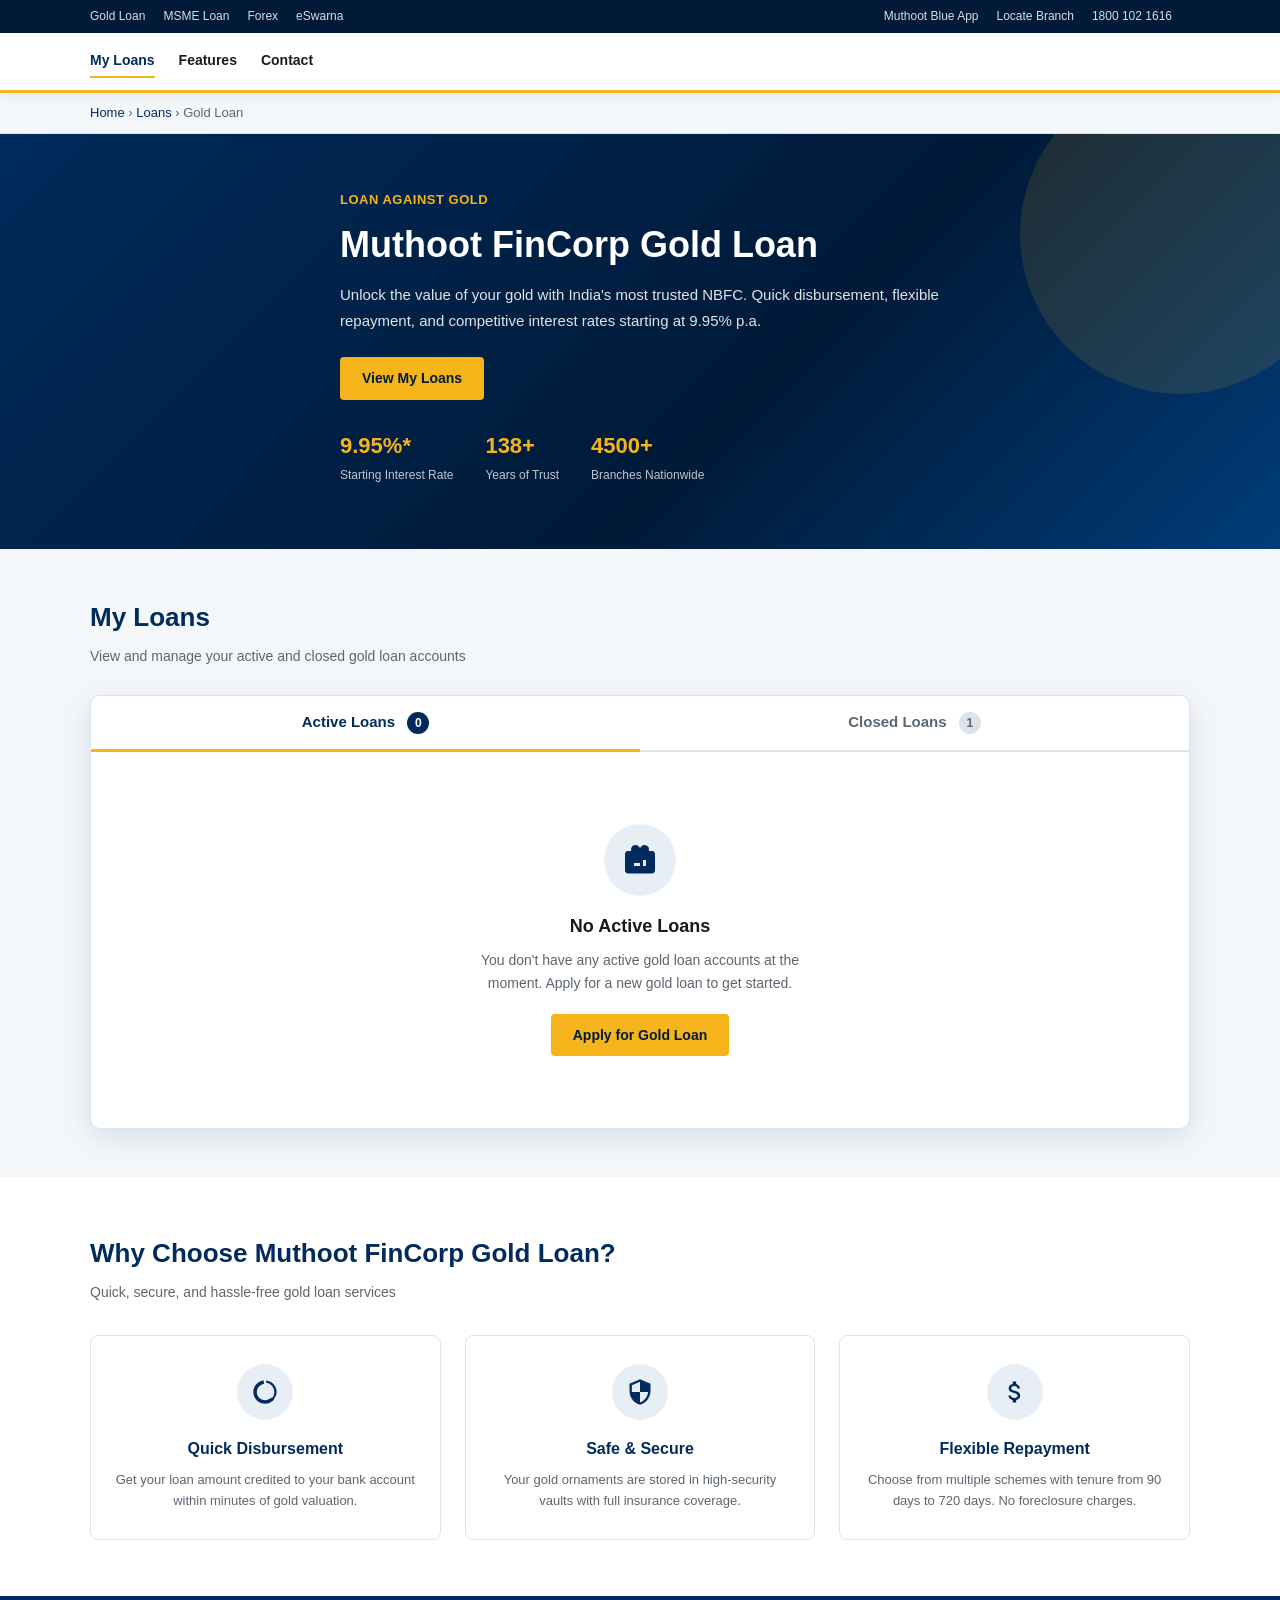
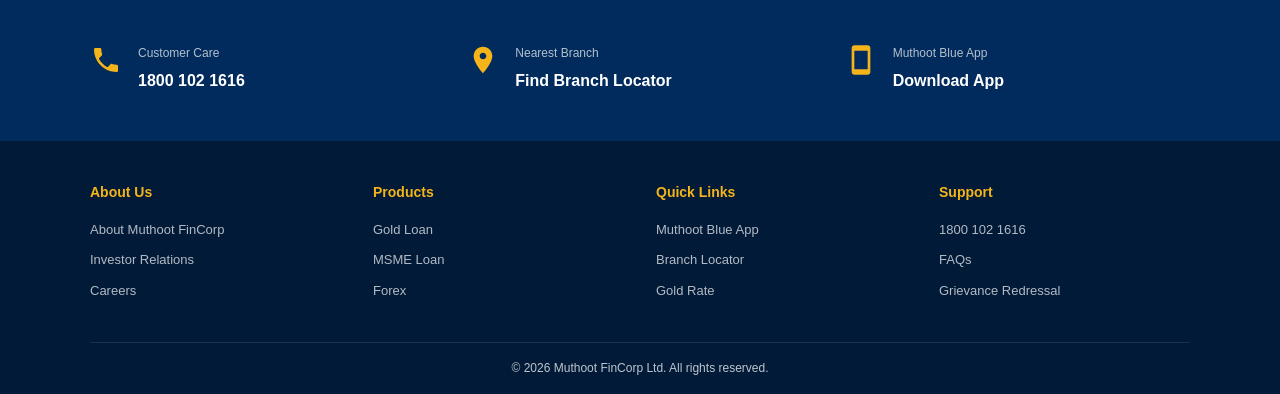
==== index.html @ 30bfceec "Add Muthoot FinCorp gold loan portfolio page Co-authored-by: Cursor <cursoragent@cursor.com>" ====
<!DOCTYPE html>
<html lang="en">
<head>
  <meta charset="UTF-8">
  <meta name="viewport" content="width=device-width, initial-scale=1.0">
  <title>Gold Loan | Muthoot FinCorp</title>
  <link rel="stylesheet" href="styles.css">
</head>
<body>

  <!-- Top Utility Bar -->
  <div class="utility-bar">
    <div class="container utility-inner">
      <div class="utility-left">
        <a href="#">Gold Loan</a>
        <a href="#">MSME Loan</a>
        <a href="#">Forex</a>
        <a href="#">eSwarna</a>
      </div>
      <div class="utility-right">
        <a href="#">Muthoot Blue App</a>
        <a href="#">Locate Branch</a>
        <a href="#">1800 102 1616</a>
      </div>
    </div>
  </div>

  <!-- Header -->
  <header class="main-header">
    <div class="container header-inner">
      <nav class="main-nav">
        <a href="#my-loans" class="active">My Loans</a>
        <a href="#features">Features</a>
        <a href="#contact">Contact</a>
      </nav>
      <button class="hamburger" id="hamburger" aria-label="Menu">
        <span></span><span></span><span></span>
      </button>
    </div>
  </header>

  <!-- Breadcrumb -->
  <div class="breadcrumb-bar">
    <div class="container">
      <a href="#">Home</a> &rsaquo; <a href="#">Loans</a> &rsaquo; <span>Gold Loan</span>
    </div>
  </div>

  <!-- Hero -->
  <section class="hero">
    <div class="container hero-content">
      <p class="hero-tag">Loan Against Gold</p>
      <h1 class="hero-title">Muthoot FinCorp Gold Loan</h1>
      <p class="hero-desc">
        Unlock the value of your gold with India's most trusted NBFC. Quick disbursement, flexible repayment, and competitive interest rates starting at 9.95% p.a.
      </p>
      <a href="#my-loans" class="btn btn-gold">View My Loans</a>
      <div class="hero-stats">
        <div class="hero-stat">
          <strong>9.95%*</strong>
          <span>Starting Interest Rate</span>
        </div>
        <div class="hero-stat">
          <strong>138+</strong>
          <span>Years of Trust</span>
        </div>
        <div class="hero-stat">
          <strong>4500+</strong>
          <span>Branches Nationwide</span>
        </div>
      </div>
    </div>
  </section>

  <!-- My Loans Section -->
  <section class="my-loans-section" id="my-loans">
    <div class="container">
      <div class="section-header">
        <h2>My Loans</h2>
        <p>View and manage your active and closed gold loan accounts</p>
      </div>

      <div class="loans-card">
        <div class="loans-tabs">
          <button class="loan-tab active" data-panel="panel-active">
            Active Loans
            <span class="badge">0</span>
          </button>
          <button class="loan-tab" data-panel="panel-closed">
            Closed Loans
            <span class="badge">1</span>
          </button>
        </div>

        <!-- Active Loans Panel -->
        <div class="loans-panel active" id="panel-active">
          <div class="empty-state">
            <div class="empty-icon">
              <svg width="36" height="36" viewBox="0 0 24 24" fill="#002B5C">
                <path d="M20 6h-2.18c.11-.31.18-.65.18-1a2.996 2.996 0 0 0-5.5-1.65l-.5.67-.5-.68C10.96 2.54 10.05 2 9 2 7.34 2 6 3.34 6 5c0 .35.07.69.18 1H4c-1.11 0-1.99.89-1.99 2L2 19c0 1.11.89 2 2 2h16c1.11 0 2-.89 2-2V8c0-1.11-.89-2-2-2zm-8 10H8v-2h4v2zm4 0h-2v-4h2v4z"/>
              </svg>
            </div>
            <h3>No Active Loans</h3>
            <p>You don't have any active gold loan accounts at the moment. Apply for a new gold loan to get started.</p>
            <a href="#" class="btn btn-gold">Apply for Gold Loan</a>
          </div>
        </div>

        <!-- Closed Loans Panel -->
        <div class="loans-panel" id="panel-closed">
          <div class="loan-item">
            <div class="loan-info">
              <div class="loan-item-header">
                <span class="loan-number">Loan No. 3452004843</span>
                <span class="status-badge closed">Closed</span>
              </div>
              <div class="loan-details">
                <div class="loan-detail">
                  <label>Loan Type</label>
                  <span>Gold Loan</span>
                </div>
                <div class="loan-detail">
                  <label>Branch</label>
                  <span>Katrenikona</span>
                </div>
                <div class="loan-detail">
                  <label>Applied Month</label>
                  <span>March 2025</span>
                </div>
                <div class="loan-detail">
                  <label>Closure Date</label>
                  <span>April 2026</span>
                </div>
              </div>
            </div>
          </div>
        </div>
      </div>
    </div>
  </section>

  <!-- Features -->
  <section class="features-section" id="features">
    <div class="container">
      <div class="section-header">
        <h2>Why Choose Muthoot FinCorp Gold Loan?</h2>
        <p>Quick, secure, and hassle-free gold loan services</p>
      </div>
      <div class="features-grid">
        <div class="feature-card">
          <div class="feature-icon">
            <svg width="28" height="28" viewBox="0 0 24 24" fill="#002B5C"><path d="M13 2.05v2.02c3.95.49 7 3.85 7 7.93 0 3.19-1.9 5.93-4.63 7.18l1.43 1.43C19.98 18.06 22 15.09 22 12c0-5.18-3.95-9.45-9-9.95zM12 19c-3.87 0-7-3.13-7-7 0-3.53 2.61-6.43 6-6.92V2.05c-5.06.5-9 4.76-9 9.95 0 5.52 4.47 10 9.99 10 3.31 0 6.24-1.61 8.06-4.09l-1.43-1.43C16.17 17.56 14.21 19 12 19z"/></svg>
          </div>
          <h3>Quick Disbursement</h3>
          <p>Get your loan amount credited to your bank account within minutes of gold valuation.</p>
        </div>
        <div class="feature-card">
          <div class="feature-icon">
            <svg width="28" height="28" viewBox="0 0 24 24" fill="#002B5C"><path d="M12 1L3 5v6c0 5.55 3.84 10.74 9 12 5.16-1.26 9-6.45 9-12V5l-9-4zm0 10.99h7c-.53 4.12-3.28 7.79-7 8.94V12H5V6.3l7-3.11v8.8z"/></svg>
          </div>
          <h3>Safe &amp; Secure</h3>
          <p>Your gold ornaments are stored in high-security vaults with full insurance coverage.</p>
        </div>
        <div class="feature-card">
          <div class="feature-icon">
            <svg width="28" height="28" viewBox="0 0 24 24" fill="#002B5C"><path d="M11.8 10.9c-2.27-.59-3-1.2-3-2.15 0-1.09 1.01-1.85 2.7-1.85 1.78 0 2.44.85 2.5 2.1h2.21c-.07-1.72-1.12-3.3-3.21-3.81V3h-3v2.16c-1.94.42-3.5 1.68-3.5 3.61 0 2.31 1.91 3.46 4.7 4.13 2.5.6 3 1.48 3 2.41 0 .69-.49 1.79-2.7 1.79-2.06 0-2.87-.92-2.98-2.1h-2.2c.12 2.19 1.76 3.42 3.68 3.83V21h3v-2.15c1.95-.37 3.5-1.5 3.5-3.55 0-2.84-2.43-3.81-4.7-4.4z"/></svg>
          </div>
          <h3>Flexible Repayment</h3>
          <p>Choose from multiple schemes with tenure from 90 days to 720 days. No foreclosure charges.</p>
        </div>
      </div>
    </div>
  </section>

  <!-- Contact -->
  <section class="contact-section" id="contact">
    <div class="container">
      <div class="contact-grid">
        <div class="contact-item">
          <svg width="32" height="32" viewBox="0 0 24 24"><path d="M6.62 10.79c1.44 2.83 3.76 5.14 6.59 6.59l2.2-2.2c.27-.27.67-.36 1.02-.24 1.12.37 2.33.57 3.57.57.55 0 1 .45 1 1V20c0 .55-.45 1-1 1-9.39 0-17-7.61-17-17 0-.55.45-1 1-1h3.5c.55 0 1 .45 1 1 0 1.25.2 2.45.57 3.57.11.35.03.74-.25 1.02l-2.2 2.2z"/></svg>
          <div>
            <p class="contact-label">Customer Care</p>
            <a href="tel:18001021616" class="contact-value">1800 102 1616</a>
          </div>
        </div>
        <div class="contact-item">
          <svg width="32" height="32" viewBox="0 0 24 24"><path d="M12 2C8.13 2 5 5.13 5 9c0 5.25 7 13 7 13s7-7.75 7-13c0-3.87-3.13-7-7-7zm0 9.5c-1.38 0-2.5-1.12-2.5-2.5s1.12-2.5 2.5-2.5 2.5 1.12 2.5 2.5-1.12 2.5-2.5 2.5z"/></svg>
          <div>
            <p class="contact-label">Nearest Branch</p>
            <a href="#" class="contact-value">Find Branch Locator</a>
          </div>
        </div>
        <div class="contact-item">
          <svg width="32" height="32" viewBox="0 0 24 24"><path d="M17 1.01L7 1c-1.1 0-2 .9-2 2v18c0 1.1.9 2 2 2h10c1.1 0 2-.9 2-2V3c0-1.1-.9-1.99-2-1.99zM17 19H7V5h10v14z"/></svg>
          <div>
            <p class="contact-label">Muthoot Blue App</p>
            <a href="#" class="contact-value">Download App</a>
          </div>
        </div>
      </div>
    </div>
  </section>

  <!-- Footer -->
  <footer class="site-footer">
    <div class="container">
      <div class="footer-grid">
        <div class="footer-col">
          <h4>About Us</h4>
          <ul>
            <li><a href="#">About Muthoot FinCorp</a></li>
            <li><a href="#">Investor Relations</a></li>
            <li><a href="#">Careers</a></li>
          </ul>
        </div>
        <div class="footer-col">
          <h4>Products</h4>
          <ul>
            <li><a href="#">Gold Loan</a></li>
            <li><a href="#">MSME Loan</a></li>
            <li><a href="#">Forex</a></li>
          </ul>
        </div>
        <div class="footer-col">
          <h4>Quick Links</h4>
          <ul>
            <li><a href="#">Muthoot Blue App</a></li>
            <li><a href="#">Branch Locator</a></li>
            <li><a href="#">Gold Rate</a></li>
          </ul>
        </div>
        <div class="footer-col">
          <h4>Support</h4>
          <ul>
            <li><a href="tel:18001021616">1800 102 1616</a></li>
            <li><a href="#">FAQs</a></li>
            <li><a href="#">Grievance Redressal</a></li>
          </ul>
        </div>
      </div>
      <div class="footer-bottom">
        <p>&copy; 2026 Muthoot FinCorp Ltd. All rights reserved.</p>
      </div>
    </div>
  </footer>

  <script src="script.js"></script>
</body>
</html>
---- styles.css ----
/* ===== Muthoot FinCorp Gold Loan Page ===== */

*, *::before, *::after {
  box-sizing: border-box;
  margin: 0;
  padding: 0;
}

:root {
  --mf-blue: #002B5C;
  --mf-blue-dark: #001A38;
  --mf-blue-light: #E8EEF5;
  --mf-gold: #F4B41A;
  --mf-gold-dark: #D99A0A;
  --mf-green: #1A8C4A;
  --text-dark: #1A1A1A;
  --text-muted: #5C6670;
  --text-light: #8A939B;
  --border: #DDE3EA;
  --bg-light: #F4F7FA;
  --white: #FFFFFF;
  --shadow: 0 2px 12px rgba(0, 43, 92, 0.08);
  --shadow-lg: 0 8px 30px rgba(0, 43, 92, 0.12);
}

html {
  scroll-behavior: smooth;
}

body {
  font-family: 'Segoe UI', 'Open Sans', Arial, sans-serif;
  font-size: 14px;
  line-height: 1.6;
  color: var(--text-dark);
  background: var(--white);
}

a {
  text-decoration: none;
  color: var(--mf-blue);
  transition: color 0.2s;
}

a:hover {
  color: var(--mf-gold-dark);
}

.container {
  max-width: 1140px;
  margin: 0 auto;
  padding: 0 20px;
}

/* ===== Utility Bar ===== */
.utility-bar {
  background: var(--mf-blue-dark);
  color: var(--white);
  font-size: 12px;
}

.utility-inner {
  display: flex;
  justify-content: space-between;
  align-items: center;
  padding: 7px 20px;
}

.utility-bar a {
  color: rgba(255, 255, 255, 0.85);
  margin-right: 18px;
  font-size: 12px;
}

.utility-bar a:hover {
  color: var(--mf-gold);
}

.utility-left, .utility-right {
  display: flex;
  align-items: center;
}

/* ===== Header ===== */
.main-header {
  background: var(--white);
  border-bottom: 3px solid var(--mf-gold);
  position: sticky;
  top: 0;
  z-index: 100;
  box-shadow: var(--shadow);
}

.header-inner {
  display: flex;
  align-items: center;
  justify-content: space-between;
  padding: 12px 20px;
  gap: 20px;
}

.main-nav {
  flex: 1;
}

.logo-block {
  display: flex;
  align-items: center;
  gap: 12px;
}

.logo-icon svg {
  display: block;
}

.logo-title {
  display: block;
  font-size: 17px;
  font-weight: 700;
  color: var(--mf-blue);
  line-height: 1.2;
}

.logo-sub {
  display: block;
  font-size: 11px;
  color: var(--text-muted);
}

.main-nav {
  display: flex;
  gap: 24px;
}

.main-nav a {
  color: var(--text-dark);
  font-weight: 600;
  font-size: 14px;
  padding: 4px 0;
  border-bottom: 2px solid transparent;
}

.main-nav a:hover,
.main-nav a.active {
  color: var(--mf-blue);
  border-bottom-color: var(--mf-gold);
}

.hamburger {
  display: none;
  flex-direction: column;
  gap: 5px;
  background: none;
  border: none;
  cursor: pointer;
  padding: 4px;
}

.hamburger span {
  display: block;
  width: 24px;
  height: 2px;
  background: var(--mf-blue);
}

/* ===== Buttons ===== */
.btn {
  display: inline-flex;
  align-items: center;
  justify-content: center;
  padding: 10px 22px;
  border-radius: 4px;
  font-size: 14px;
  font-weight: 600;
  cursor: pointer;
  border: none;
  transition: background 0.2s, transform 0.15s;
}

.btn-gold {
  background: var(--mf-gold);
  color: var(--mf-blue-dark);
}

.btn-gold:hover {
  background: var(--mf-gold-dark);
  color: var(--mf-blue-dark);
}

.btn-outline {
  background: transparent;
  border: 2px solid var(--mf-blue);
  color: var(--mf-blue);
}

.btn-outline:hover {
  background: var(--mf-blue);
  color: var(--white);
}

.btn-sm {
  padding: 8px 16px;
  font-size: 13px;
}

/* ===== Breadcrumb ===== */
.breadcrumb-bar {
  background: var(--bg-light);
  padding: 10px 0;
  font-size: 13px;
  color: var(--text-muted);
  border-bottom: 1px solid var(--border);
}

.breadcrumb-bar a {
  color: var(--mf-blue);
}

/* ===== Hero ===== */
.hero {
  background: linear-gradient(135deg, var(--mf-blue) 0%, var(--mf-blue-dark) 60%, #003D7A 100%);
  color: var(--white);
  padding: 56px 0 64px;
  position: relative;
  overflow: hidden;
}

.hero::after {
  content: '';
  position: absolute;
  right: -60px;
  top: -60px;
  width: 320px;
  height: 320px;
  border-radius: 50%;
  background: rgba(244, 180, 26, 0.12);
}

.hero-content {
  position: relative;
  z-index: 1;
  max-width: 640px;
}

.hero-tag {
  color: var(--mf-gold);
  font-weight: 600;
  font-size: 13px;
  text-transform: uppercase;
  letter-spacing: 0.5px;
  margin-bottom: 12px;
}

.hero-title {
  font-size: 36px;
  font-weight: 700;
  line-height: 1.2;
  margin-bottom: 16px;
}

.hero-desc {
  font-size: 15px;
  line-height: 1.7;
  color: rgba(255, 255, 255, 0.88);
  margin-bottom: 24px;
}

.hero-stats {
  display: flex;
  gap: 32px;
  margin-top: 28px;
}

.hero-stat strong {
  display: block;
  font-size: 22px;
  color: var(--mf-gold);
}

.hero-stat span {
  font-size: 12px;
  color: rgba(255, 255, 255, 0.75);
}

/* ===== My Loans Section ===== */
.my-loans-section {
  padding: 48px 0;
  background: var(--bg-light);
}

.section-header {
  margin-bottom: 28px;
}

.section-header h2 {
  font-size: 26px;
  color: var(--mf-blue);
  margin-bottom: 6px;
}

.section-header p {
  color: var(--text-muted);
  font-size: 14px;
}

.loans-card {
  background: var(--white);
  border-radius: 10px;
  box-shadow: var(--shadow-lg);
  overflow: hidden;
  border: 1px solid var(--border);
}

.loans-tabs {
  display: flex;
  border-bottom: 2px solid var(--border);
  background: var(--white);
}

.loan-tab {
  flex: 1;
  padding: 16px 24px;
  background: none;
  border: none;
  font-size: 15px;
  font-weight: 600;
  color: var(--text-muted);
  cursor: pointer;
  position: relative;
  transition: color 0.2s;
  font-family: inherit;
}

.loan-tab:hover {
  color: var(--mf-blue);
  background: var(--mf-blue-light);
}

.loan-tab.active {
  color: var(--mf-blue);
  background: var(--white);
}

.loan-tab.active::after {
  content: '';
  position: absolute;
  bottom: -2px;
  left: 0;
  right: 0;
  height: 3px;
  background: var(--mf-gold);
}

.loan-tab .badge {
  display: inline-flex;
  align-items: center;
  justify-content: center;
  min-width: 22px;
  height: 22px;
  padding: 0 6px;
  margin-left: 8px;
  border-radius: 12px;
  font-size: 12px;
  font-weight: 700;
  background: var(--border);
  color: var(--text-muted);
}

.loan-tab.active .badge {
  background: var(--mf-blue);
  color: var(--white);
}

.loans-panel {
  display: none;
  padding: 32px 28px;
  min-height: 220px;
}

.loans-panel.active {
  display: block;
}

/* Empty state */
.empty-state {
  text-align: center;
  padding: 40px 20px;
}

.empty-icon {
  width: 72px;
  height: 72px;
  margin: 0 auto 16px;
  background: var(--mf-blue-light);
  border-radius: 50%;
  display: flex;
  align-items: center;
  justify-content: center;
}

.empty-state h3 {
  font-size: 18px;
  color: var(--text-dark);
  margin-bottom: 8px;
}

.empty-state p {
  color: var(--text-muted);
  font-size: 14px;
  max-width: 360px;
  margin: 0 auto 20px;
}

/* Closed loan card */
.loan-item {
  border: 1px solid var(--border);
  border-radius: 8px;
  padding: 20px 24px;
  display: grid;
  grid-template-columns: 1fr auto;
  gap: 16px;
  align-items: center;
  transition: box-shadow 0.2s;
}

.loan-item:hover {
  box-shadow: var(--shadow);
}

.loan-item-header {
  display: flex;
  align-items: center;
  gap: 12px;
  margin-bottom: 12px;
}

.loan-number {
  font-size: 16px;
  font-weight: 700;
  color: var(--mf-blue);
}

.status-badge {
  display: inline-block;
  padding: 3px 10px;
  border-radius: 20px;
  font-size: 11px;
  font-weight: 700;
  text-transform: uppercase;
  letter-spacing: 0.4px;
}

.status-badge.closed {
  background: #E8F5EE;
  color: var(--mf-green);
}

.loan-details {
  display: grid;
  grid-template-columns: repeat(auto-fit, minmax(140px, 1fr));
  gap: 12px 24px;
}

.loan-detail label {
  display: block;
  font-size: 11px;
  color: var(--text-light);
  text-transform: uppercase;
  letter-spacing: 0.4px;
  margin-bottom: 2px;
}

.loan-detail span {
  font-size: 14px;
  font-weight: 600;
  color: var(--text-dark);
}

.loan-actions {
  display: flex;
  flex-direction: column;
  gap: 8px;
}

.loan-actions .btn {
  white-space: nowrap;
  font-size: 13px;
  padding: 8px 16px;
}

/* ===== Features ===== */
.features-section {
  padding: 56px 0;
}

.features-grid {
  display: grid;
  grid-template-columns: repeat(3, 1fr);
  gap: 24px;
  margin-top: 32px;
}

.feature-card {
  background: var(--white);
  border: 1px solid var(--border);
  border-radius: 8px;
  padding: 28px 24px;
  text-align: center;
  transition: transform 0.2s, box-shadow 0.2s;
}

.feature-card:hover {
  transform: translateY(-4px);
  box-shadow: var(--shadow-lg);
}

.feature-icon {
  width: 56px;
  height: 56px;
  margin: 0 auto 16px;
  background: var(--mf-blue-light);
  border-radius: 50%;
  display: flex;
  align-items: center;
  justify-content: center;
}

.feature-card h3 {
  font-size: 16px;
  color: var(--mf-blue);
  margin-bottom: 8px;
}

.feature-card p {
  font-size: 13px;
  color: var(--text-muted);
  line-height: 1.6;
}

/* ===== Contact ===== */
.contact-section {
  background: var(--mf-blue);
  color: var(--white);
  padding: 48px 0;
}

.contact-grid {
  display: grid;
  grid-template-columns: repeat(3, 1fr);
  gap: 32px;
}

.contact-item {
  display: flex;
  gap: 16px;
  align-items: flex-start;
}

.contact-item svg {
  flex-shrink: 0;
  fill: var(--mf-gold);
}

.contact-label {
  font-size: 12px;
  color: rgba(255, 255, 255, 0.7);
  margin-bottom: 4px;
}

.contact-value {
  font-size: 16px;
  font-weight: 600;
  color: var(--white);
}

.contact-value:hover {
  color: var(--mf-gold);
}

/* ===== Footer ===== */
.site-footer {
  background: var(--mf-blue-dark);
  color: rgba(255, 255, 255, 0.75);
  padding: 40px 0 0;
}

.footer-grid {
  display: grid;
  grid-template-columns: repeat(4, 1fr);
  gap: 32px;
  padding-bottom: 32px;
}

.footer-col h4 {
  color: var(--mf-gold);
  font-size: 14px;
  margin-bottom: 14px;
}

.footer-col ul {
  list-style: none;
}

.footer-col li {
  margin-bottom: 8px;
}

.footer-col a {
  color: rgba(255, 255, 255, 0.7);
  font-size: 13px;
}

.footer-col a:hover {
  color: var(--mf-gold);
}

.footer-bottom {
  border-top: 1px solid rgba(255, 255, 255, 0.1);
  padding: 16px 0;
  text-align: center;
  font-size: 12px;
}

/* ===== Responsive ===== */
@media (max-width: 900px) {
  .features-grid,
  .contact-grid,
  .footer-grid {
    grid-template-columns: repeat(2, 1fr);
  }

  .loan-item {
    grid-template-columns: 1fr;
  }

  .loan-actions {
    flex-direction: row;
  }
}

@media (max-width: 640px) {
  .main-nav {
    display: none;
    position: absolute;
    top: 100%;
    left: 0;
    right: 0;
    background: var(--white);
    flex-direction: column;
    padding: 16px 20px;
    box-shadow: var(--shadow);
    border-top: 1px solid var(--border);
  }

  .main-nav.open {
    display: flex;
  }

  .hamburger {
    display: flex;
  }

  .main-header .container,
  .header-inner {
    position: relative;
  }

  .hero-title {
    font-size: 26px;
  }

  .hero-stats {
    flex-direction: column;
    gap: 16px;
  }

  .features-grid,
  .contact-grid,
  .footer-grid {
    grid-template-columns: 1fr;
  }

  .utility-left {
    display: none;
  }

  .loan-tab {
    font-size: 13px;
    padding: 14px 12px;
  }
}
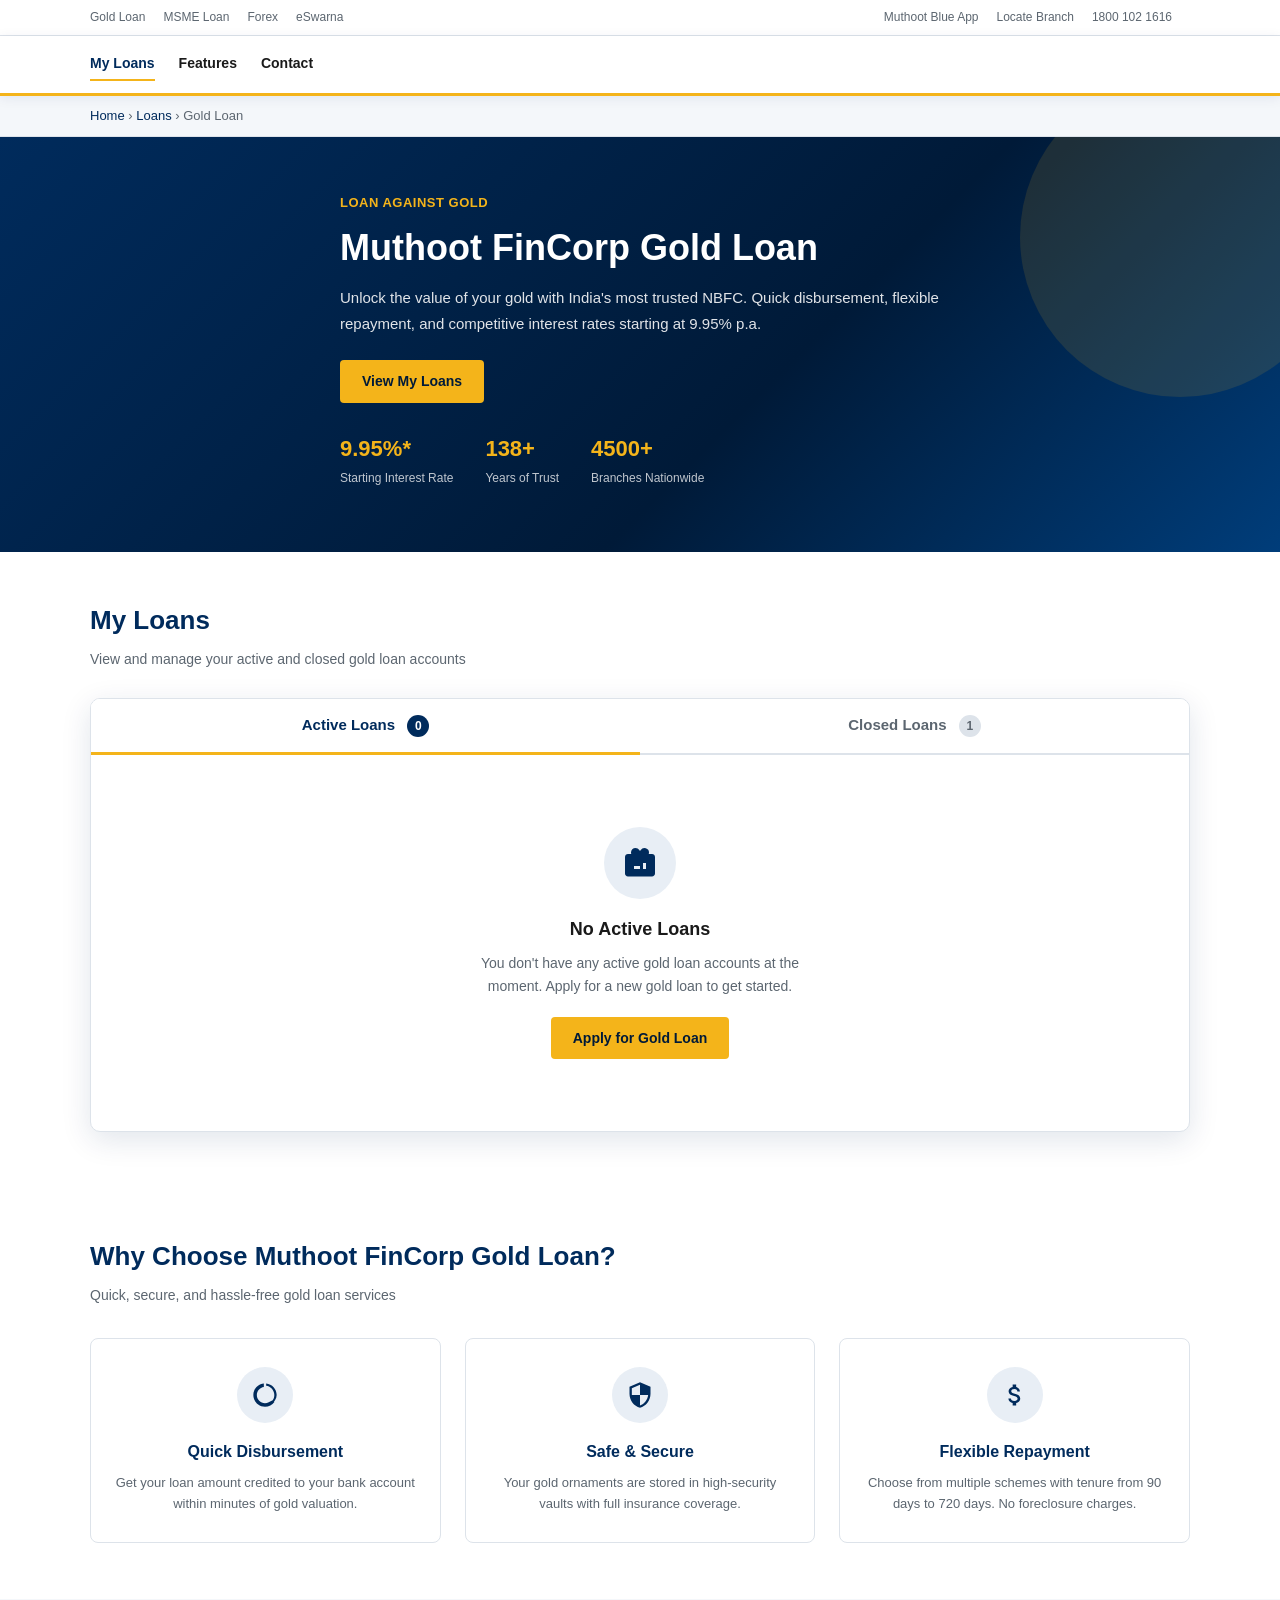
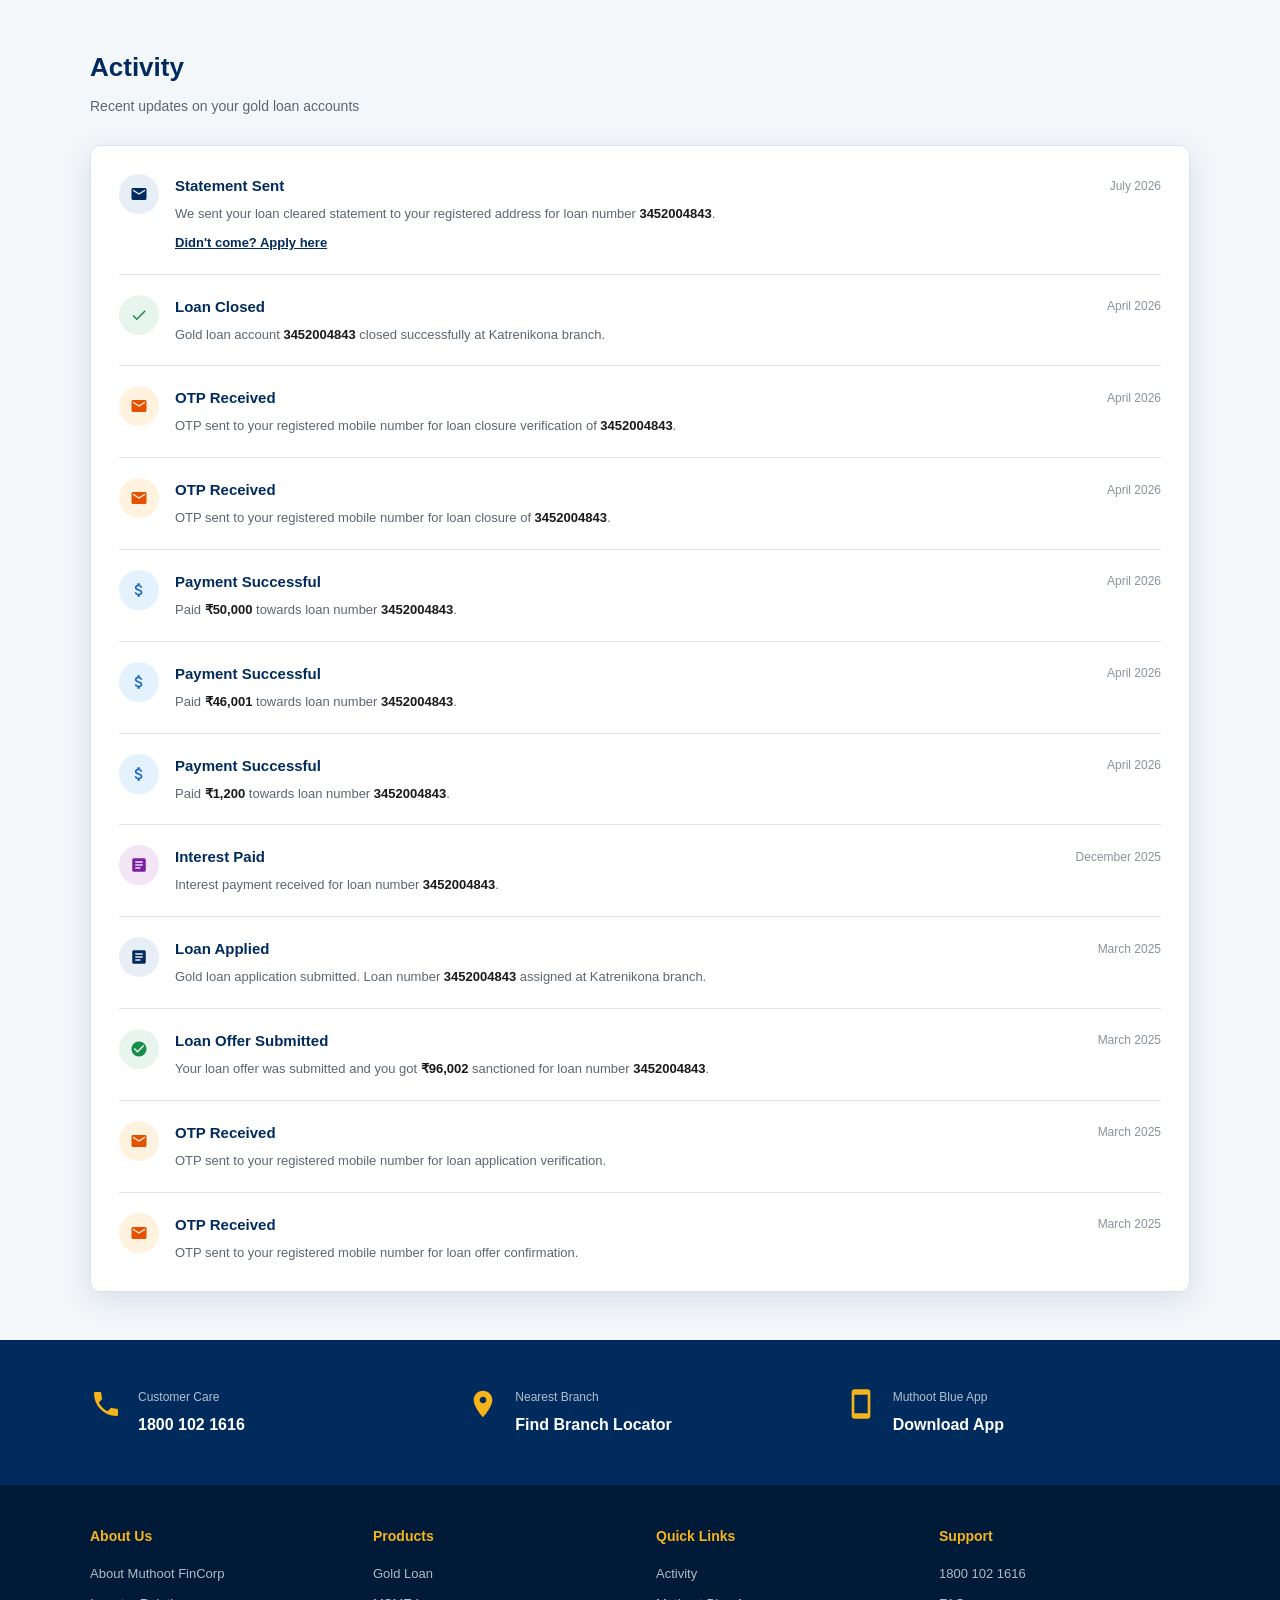
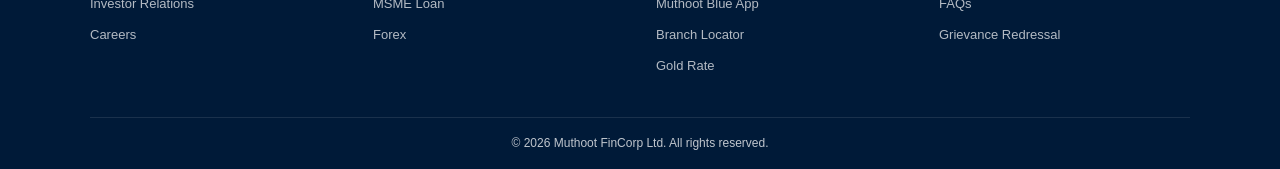
==== commit fdd61b94: "Add activity timeline, statement re-apply flow, and layout updates for the gold loan portfolio page." ====
--- a/index.html
+++ b/index.html
@@ -172,6 +172,167 @@
     </div>
   </section>
 
+  <!-- Activity Section -->
+  <section class="activity-section" id="activity">
+    <div class="container">
+      <div class="section-header">
+        <h2>Activity</h2>
+        <p>Recent updates on your gold loan accounts</p>
+      </div>
+
+      <div class="loans-card activity-card">
+        <div class="activity-list">
+          <div class="activity-item">
+            <div class="activity-icon applied">
+              <svg width="18" height="18" viewBox="0 0 24 24" fill="currentColor"><path d="M20 4H4c-1.1 0-2 .9-2 2v12c0 1.1.9 2 2 2h16c1.1 0 2-.9 2-2V6c0-1.1-.9-2-2-2zm0 4l-8 5-8-5V6l8 5 8-5v2z"/></svg>
+            </div>
+            <div class="activity-content">
+              <div class="activity-header">
+                <h4>Statement Sent</h4>
+                <span class="activity-date">July 2026</span>
+              </div>
+              <p>We sent your loan cleared statement to your registered address for loan number <strong>3452004843</strong>.</p>
+              <button type="button" class="statement-apply-link" id="statementApplyBtn">Didn't come? Apply here</button>
+              <p class="statement-notice hidden" id="statementNotice">A new statement will come in 5 to 6 days.</p>
+            </div>
+          </div>
+          <div class="activity-item">
+            <div class="activity-icon closed">
+              <svg width="18" height="18" viewBox="0 0 24 24" fill="currentColor"><path d="M9 16.17L4.83 12l-1.42 1.41L9 19 21 7l-1.41-1.41z"/></svg>
+            </div>
+            <div class="activity-content">
+              <div class="activity-header">
+                <h4>Loan Closed</h4>
+                <span class="activity-date">April 2026</span>
+              </div>
+              <p>Gold loan account <strong>3452004843</strong> closed successfully at Katrenikona branch.</p>
+            </div>
+          </div>
+          <div class="activity-item">
+            <div class="activity-icon otp">
+              <svg width="18" height="18" viewBox="0 0 24 24" fill="currentColor"><path d="M20 4H4c-1.1 0-2 .9-2 2v12c0 1.1.9 2 2 2h16c1.1 0 2-.9 2-2V6c0-1.1-.9-2-2-2zm0 4l-8 5-8-5V6l8 5 8-5v2z"/></svg>
+            </div>
+            <div class="activity-content">
+              <div class="activity-header">
+                <h4>OTP Received</h4>
+                <span class="activity-date">April 2026</span>
+              </div>
+              <p>OTP sent to your registered mobile number for loan closure verification of <strong>3452004843</strong>.</p>
+            </div>
+          </div>
+          <div class="activity-item">
+            <div class="activity-icon otp">
+              <svg width="18" height="18" viewBox="0 0 24 24" fill="currentColor"><path d="M20 4H4c-1.1 0-2 .9-2 2v12c0 1.1.9 2 2 2h16c1.1 0 2-.9 2-2V6c0-1.1-.9-2-2-2zm0 4l-8 5-8-5V6l8 5 8-5v2z"/></svg>
+            </div>
+            <div class="activity-content">
+              <div class="activity-header">
+                <h4>OTP Received</h4>
+                <span class="activity-date">April 2026</span>
+              </div>
+              <p>OTP sent to your registered mobile number for loan closure of <strong>3452004843</strong>.</p>
+            </div>
+          </div>
+          <div class="activity-item">
+            <div class="activity-icon payment">
+              <svg width="18" height="18" viewBox="0 0 24 24" fill="currentColor"><path d="M11.8 10.9c-2.27-.59-3-1.2-3-2.15 0-1.09 1.01-1.85 2.7-1.85 1.78 0 2.44.85 2.5 2.1h2.21c-.07-1.72-1.12-3.3-3.21-3.81V3h-3v2.16c-1.94.42-3.5 1.68-3.5 3.61 0 2.31 1.91 3.46 4.7 4.13 2.5.6 3 1.48 3 2.41 0 .69-.49 1.79-2.7 1.79-2.06 0-2.87-.92-2.98-2.1h-2.2c.12 2.19 1.76 3.42 3.68 3.83V21h3v-2.15c1.95-.37 3.5-1.5 3.5-3.55 0-2.84-2.43-3.81-4.7-4.4z"/></svg>
+            </div>
+            <div class="activity-content">
+              <div class="activity-header">
+                <h4>Payment Successful</h4>
+                <span class="activity-date">April 2026</span>
+              </div>
+              <p>Paid <strong>₹50,000</strong> towards loan number <strong>3452004843</strong>.</p>
+            </div>
+          </div>
+          <div class="activity-item">
+            <div class="activity-icon payment">
+              <svg width="18" height="18" viewBox="0 0 24 24" fill="currentColor"><path d="M11.8 10.9c-2.27-.59-3-1.2-3-2.15 0-1.09 1.01-1.85 2.7-1.85 1.78 0 2.44.85 2.5 2.1h2.21c-.07-1.72-1.12-3.3-3.21-3.81V3h-3v2.16c-1.94.42-3.5 1.68-3.5 3.61 0 2.31 1.91 3.46 4.7 4.13 2.5.6 3 1.48 3 2.41 0 .69-.49 1.79-2.7 1.79-2.06 0-2.87-.92-2.98-2.1h-2.2c.12 2.19 1.76 3.42 3.68 3.83V21h3v-2.15c1.95-.37 3.5-1.5 3.5-3.55 0-2.84-2.43-3.81-4.7-4.4z"/></svg>
+            </div>
+            <div class="activity-content">
+              <div class="activity-header">
+                <h4>Payment Successful</h4>
+                <span class="activity-date">April 2026</span>
+              </div>
+              <p>Paid <strong>₹46,001</strong> towards loan number <strong>3452004843</strong>.</p>
+            </div>
+          </div>
+          <div class="activity-item">
+            <div class="activity-icon payment">
+              <svg width="18" height="18" viewBox="0 0 24 24" fill="currentColor"><path d="M11.8 10.9c-2.27-.59-3-1.2-3-2.15 0-1.09 1.01-1.85 2.7-1.85 1.78 0 2.44.85 2.5 2.1h2.21c-.07-1.72-1.12-3.3-3.21-3.81V3h-3v2.16c-1.94.42-3.5 1.68-3.5 3.61 0 2.31 1.91 3.46 4.7 4.13 2.5.6 3 1.48 3 2.41 0 .69-.49 1.79-2.7 1.79-2.06 0-2.87-.92-2.98-2.1h-2.2c.12 2.19 1.76 3.42 3.68 3.83V21h3v-2.15c1.95-.37 3.5-1.5 3.5-3.55 0-2.84-2.43-3.81-4.7-4.4z"/></svg>
+            </div>
+            <div class="activity-content">
+              <div class="activity-header">
+                <h4>Payment Successful</h4>
+                <span class="activity-date">April 2026</span>
+              </div>
+              <p>Paid <strong>₹1,200</strong> towards loan number <strong>3452004843</strong>.</p>
+            </div>
+          </div>
+          <div class="activity-item">
+            <div class="activity-icon interest">
+              <svg width="18" height="18" viewBox="0 0 24 24" fill="currentColor"><path d="M19 3H5c-1.11 0-2 .9-2 2v14c0 1.1.89 2 2 2h14c1.11 0 2-.89 2-2V5c0-1.1-.89-2-2-2zm-5 14H7v-2h7v2zm3-4H7v-2h10v2zm0-4H7V7h10v2z"/></svg>
+            </div>
+            <div class="activity-content">
+              <div class="activity-header">
+                <h4>Interest Paid</h4>
+                <span class="activity-date">December 2025</span>
+              </div>
+              <p>Interest payment received for loan number <strong>3452004843</strong>.</p>
+            </div>
+          </div>
+          <div class="activity-item">
+            <div class="activity-icon applied">
+              <svg width="18" height="18" viewBox="0 0 24 24" fill="currentColor"><path d="M19 3H5c-1.1 0-2 .9-2 2v14c0 1.1.9 2 2 2h14c1.1 0 2-.9 2-2V5c0-1.1-.9-2-2-2zm-5 14H7v-2h7v2zm3-4H7v-2h10v2zm0-4H7V7h10v2z"/></svg>
+            </div>
+            <div class="activity-content">
+              <div class="activity-header">
+                <h4>Loan Applied</h4>
+                <span class="activity-date">March 2025</span>
+              </div>
+              <p>Gold loan application submitted. Loan number <strong>3452004843</strong> assigned at Katrenikona branch.</p>
+            </div>
+          </div>
+          <div class="activity-item">
+            <div class="activity-icon sanctioned">
+              <svg width="18" height="18" viewBox="0 0 24 24" fill="currentColor"><path d="M12 2C6.48 2 2 6.48 2 12s4.48 10 10 10 10-4.48 10-10S17.52 2 12 2zm-2 15l-5-5 1.41-1.41L10 14.17l7.59-7.59L19 8l-9 9z"/></svg>
+            </div>
+            <div class="activity-content">
+              <div class="activity-header">
+                <h4>Loan Offer Submitted</h4>
+                <span class="activity-date">March 2025</span>
+              </div>
+              <p>Your loan offer was submitted and you got <strong>₹96,002</strong> sanctioned for loan number <strong>3452004843</strong>.</p>
+            </div>
+          </div>
+          <div class="activity-item">
+            <div class="activity-icon otp">
+              <svg width="18" height="18" viewBox="0 0 24 24" fill="currentColor"><path d="M20 4H4c-1.1 0-2 .9-2 2v12c0 1.1.9 2 2 2h16c1.1 0 2-.9 2-2V6c0-1.1-.9-2-2-2zm0 4l-8 5-8-5V6l8 5 8-5v2z"/></svg>
+            </div>
+            <div class="activity-content">
+              <div class="activity-header">
+                <h4>OTP Received</h4>
+                <span class="activity-date">March 2025</span>
+              </div>
+              <p>OTP sent to your registered mobile number for loan application verification.</p>
+            </div>
+          </div>
+          <div class="activity-item">
+            <div class="activity-icon otp">
+              <svg width="18" height="18" viewBox="0 0 24 24" fill="currentColor"><path d="M20 4H4c-1.1 0-2 .9-2 2v12c0 1.1.9 2 2 2h16c1.1 0 2-.9 2-2V6c0-1.1-.9-2-2-2zm0 4l-8 5-8-5V6l8 5 8-5v2z"/></svg>
+            </div>
+            <div class="activity-content">
+              <div class="activity-header">
+                <h4>OTP Received</h4>
+                <span class="activity-date">March 2025</span>
+              </div>
+              <p>OTP sent to your registered mobile number for loan offer confirmation.</p>
+            </div>
+          </div>
+        </div>
+      </div>
+    </div>
+  </section>
+
   <!-- Contact -->
   <section class="contact-section" id="contact">
     <div class="container">
@@ -224,6 +385,7 @@
         <div class="footer-col">
           <h4>Quick Links</h4>
           <ul>
+            <li><a href="#activity">Activity</a></li>
             <li><a href="#">Muthoot Blue App</a></li>
             <li><a href="#">Branch Locator</a></li>
             <li><a href="#">Gold Rate</a></li>
--- a/styles.css
+++ b/styles.css
@@ -53,26 +53,27 @@
 
 /* ===== Utility Bar ===== */
 .utility-bar {
-  background: var(--mf-blue-dark);
-  color: var(--white);
+  background: var(--white);
+  color: var(--text-dark);
   font-size: 12px;
+  border-bottom: 1px solid var(--border);
 }
 
 .utility-inner {
   display: flex;
   justify-content: space-between;
   align-items: center;
-  padding: 7px 20px;
+  padding: 8px 20px;
 }
 
 .utility-bar a {
-  color: rgba(255, 255, 255, 0.85);
+  color: var(--text-muted);
   margin-right: 18px;
   font-size: 12px;
 }
 
 .utility-bar a:hover {
-  color: var(--mf-gold);
+  color: var(--mf-blue);
 }
 
 .utility-left, .utility-right {
@@ -284,7 +285,7 @@
 /* ===== My Loans Section ===== */
 .my-loans-section {
   padding: 48px 0;
-  background: var(--bg-light);
+  background: var(--white);
 }
 
 .section-header {
@@ -485,6 +486,151 @@
   white-space: nowrap;
   font-size: 13px;
   padding: 8px 16px;
+}
+
+/* ===== Activity Section ===== */
+.activity-section {
+  padding: 48px 0;
+  background: var(--bg-light);
+}
+
+.activity-card {
+  padding: 28px;
+}
+
+.activity-list {
+  display: flex;
+  flex-direction: column;
+  gap: 0;
+}
+
+.activity-item {
+  display: flex;
+  gap: 16px;
+  padding: 20px 0;
+  border-bottom: 1px solid var(--border);
+}
+
+.activity-item:last-child {
+  border-bottom: none;
+  padding-bottom: 0;
+}
+
+.activity-item:first-child {
+  padding-top: 0;
+}
+
+.activity-icon {
+  flex-shrink: 0;
+  width: 40px;
+  height: 40px;
+  border-radius: 50%;
+  display: flex;
+  align-items: center;
+  justify-content: center;
+}
+
+.activity-icon.closed {
+  background: #E8F5EE;
+  color: var(--mf-green);
+}
+
+.activity-icon.applied {
+  background: var(--mf-blue-light);
+  color: var(--mf-blue);
+}
+
+.activity-icon.otp {
+  background: #FFF3E0;
+  color: #E65100;
+}
+
+.activity-icon.payment {
+  background: #E3F2FD;
+  color: #1565C0;
+}
+
+.activity-icon.interest {
+  background: #F3E5F5;
+  color: #7B1FA2;
+}
+
+.activity-icon.sanctioned {
+  background: #E8F5EE;
+  color: var(--mf-green);
+}
+
+.activity-content {
+  flex: 1;
+}
+
+.activity-header {
+  display: flex;
+  align-items: center;
+  justify-content: space-between;
+  gap: 12px;
+  margin-bottom: 6px;
+}
+
+.activity-header h4 {
+  font-size: 15px;
+  font-weight: 700;
+  color: var(--mf-blue);
+}
+
+.activity-date {
+  font-size: 12px;
+  color: var(--text-light);
+  white-space: nowrap;
+}
+
+.activity-content p {
+  font-size: 13px;
+  color: var(--text-muted);
+  line-height: 1.6;
+}
+
+.activity-content strong {
+  color: var(--text-dark);
+  font-weight: 600;
+}
+
+.statement-apply-link {
+  display: inline-block;
+  margin-top: 10px;
+  padding: 0;
+  background: none;
+  border: none;
+  color: var(--mf-blue);
+  font-size: 13px;
+  font-weight: 600;
+  cursor: pointer;
+  text-decoration: underline;
+  font-family: inherit;
+}
+
+.statement-apply-link:hover:not(:disabled) {
+  color: var(--mf-gold-dark);
+}
+
+.statement-apply-link:disabled {
+  color: var(--text-muted);
+  cursor: default;
+  text-decoration: none;
+}
+
+.statement-notice {
+  margin-top: 10px;
+  padding: 10px 14px;
+  background: #E8F5EE;
+  border-left: 3px solid var(--mf-green);
+  border-radius: 4px;
+  font-size: 13px;
+  color: var(--text-dark);
+}
+
+.statement-notice.hidden {
+  display: none;
 }
 
 /* ===== Features ===== */
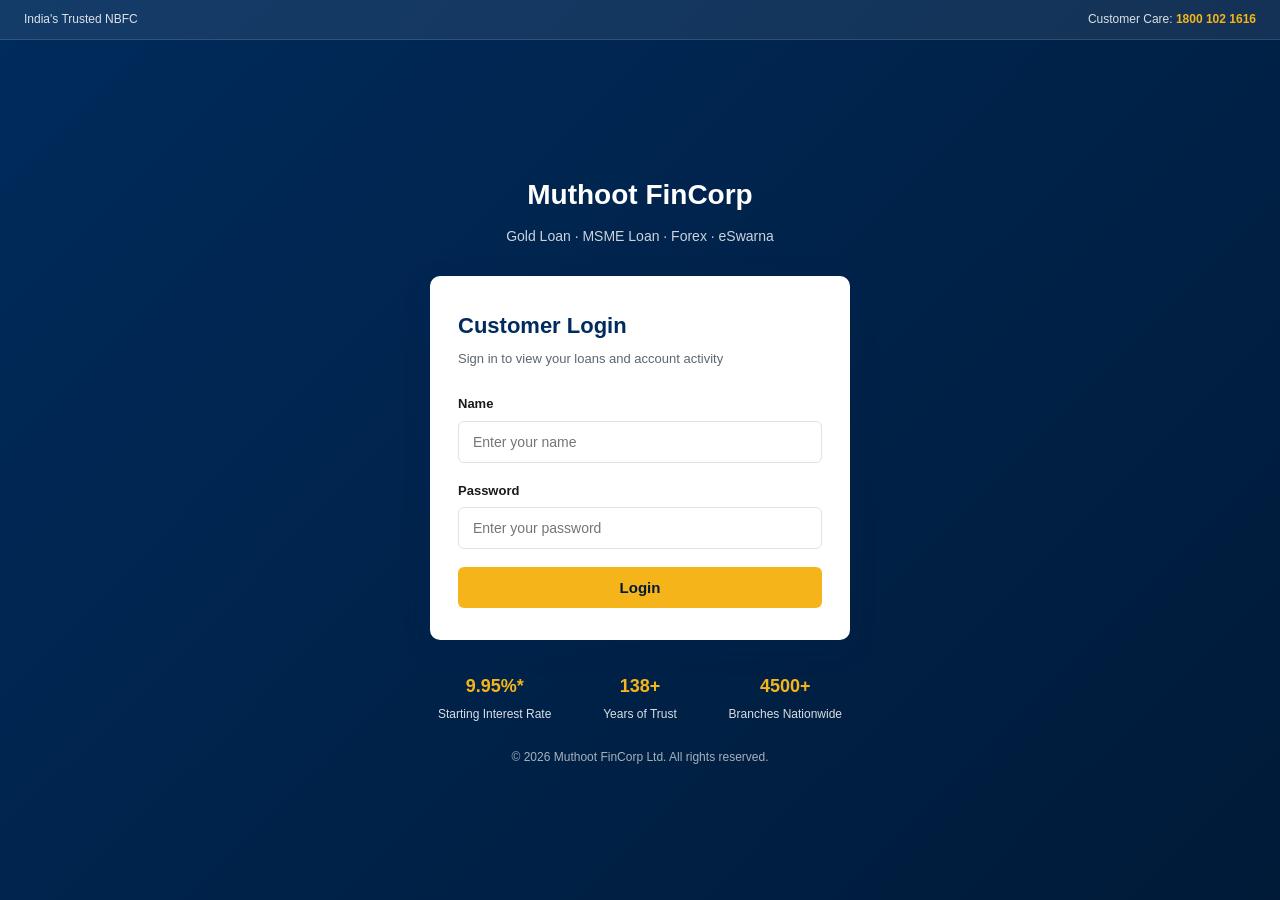
==== commit 69efeed9: "Add customer login page and protect the loan dashboard behind session auth. Co-authored-by: Cursor <" ====
--- a/index.html
+++ b/index.html
@@ -3,409 +3,62 @@
 <head>
   <meta charset="UTF-8">
   <meta name="viewport" content="width=device-width, initial-scale=1.0">
-  <title>Gold Loan | Muthoot FinCorp</title>
-  <link rel="stylesheet" href="styles.css">
+  <title>Login | Muthoot FinCorp</title>
+  <link rel="stylesheet" href="login.css">
 </head>
 <body>
+  <div class="login-page">
+    <div class="login-topbar">
+      <div>India's Trusted NBFC</div>
+      <div>Customer Care: <span>1800 102 1616</span></div>
+    </div>
 
-  <!-- Top Utility Bar -->
-  <div class="utility-bar">
-    <div class="container utility-inner">
-      <div class="utility-left">
-        <a href="#">Gold Loan</a>
-        <a href="#">MSME Loan</a>
-        <a href="#">Forex</a>
-        <a href="#">eSwarna</a>
-      </div>
-      <div class="utility-right">
-        <a href="#">Muthoot Blue App</a>
-        <a href="#">Locate Branch</a>
-        <a href="#">1800 102 1616</a>
-      </div>
-    </div>
-  </div>
-
-  <!-- Header -->
-  <header class="main-header">
-    <div class="container header-inner">
-      <nav class="main-nav">
-        <a href="#my-loans" class="active">My Loans</a>
-        <a href="#features">Features</a>
-        <a href="#contact">Contact</a>
-      </nav>
-      <button class="hamburger" id="hamburger" aria-label="Menu">
-        <span></span><span></span><span></span>
-      </button>
-    </div>
-  </header>
-
-  <!-- Breadcrumb -->
-  <div class="breadcrumb-bar">
-    <div class="container">
-      <a href="#">Home</a> &rsaquo; <a href="#">Loans</a> &rsaquo; <span>Gold Loan</span>
-    </div>
-  </div>
-
-  <!-- Hero -->
-  <section class="hero">
-    <div class="container hero-content">
-      <p class="hero-tag">Loan Against Gold</p>
-      <h1 class="hero-title">Muthoot FinCorp Gold Loan</h1>
-      <p class="hero-desc">
-        Unlock the value of your gold with India's most trusted NBFC. Quick disbursement, flexible repayment, and competitive interest rates starting at 9.95% p.a.
-      </p>
-      <a href="#my-loans" class="btn btn-gold">View My Loans</a>
-      <div class="hero-stats">
-        <div class="hero-stat">
-          <strong>9.95%*</strong>
-          <span>Starting Interest Rate</span>
-        </div>
-        <div class="hero-stat">
-          <strong>138+</strong>
-          <span>Years of Trust</span>
-        </div>
-        <div class="hero-stat">
-          <strong>4500+</strong>
-          <span>Branches Nationwide</span>
-        </div>
-      </div>
-    </div>
-  </section>
-
-  <!-- My Loans Section -->
-  <section class="my-loans-section" id="my-loans">
-    <div class="container">
-      <div class="section-header">
-        <h2>My Loans</h2>
-        <p>View and manage your active and closed gold loan accounts</p>
-      </div>
-
-      <div class="loans-card">
-        <div class="loans-tabs">
-          <button class="loan-tab active" data-panel="panel-active">
-            Active Loans
-            <span class="badge">0</span>
-          </button>
-          <button class="loan-tab" data-panel="panel-closed">
-            Closed Loans
-            <span class="badge">1</span>
-          </button>
+    <main class="login-main">
+      <div class="login-wrapper">
+        <div class="login-brand">
+          <h1>Muthoot FinCorp</h1>
+          <p>Gold Loan · MSME Loan · Forex · eSwarna</p>
         </div>
 
-        <!-- Active Loans Panel -->
-        <div class="loans-panel active" id="panel-active">
-          <div class="empty-state">
-            <div class="empty-icon">
-              <svg width="36" height="36" viewBox="0 0 24 24" fill="#002B5C">
-                <path d="M20 6h-2.18c.11-.31.18-.65.18-1a2.996 2.996 0 0 0-5.5-1.65l-.5.67-.5-.68C10.96 2.54 10.05 2 9 2 7.34 2 6 3.34 6 5c0 .35.07.69.18 1H4c-1.11 0-1.99.89-1.99 2L2 19c0 1.11.89 2 2 2h16c1.11 0 2-.89 2-2V8c0-1.11-.89-2-2-2zm-8 10H8v-2h4v2zm4 0h-2v-4h2v4z"/>
-              </svg>
+        <div class="login-card">
+          <h2>Customer Login</h2>
+          <p class="login-sub">Sign in to view your loans and account activity</p>
+
+          <div class="login-error" id="loginError"></div>
+
+          <form id="loginForm">
+            <div class="form-group">
+              <label for="username">Name</label>
+              <input type="text" id="username" name="username" placeholder="Enter your name" required autocomplete="username">
             </div>
-            <h3>No Active Loans</h3>
-            <p>You don't have any active gold loan accounts at the moment. Apply for a new gold loan to get started.</p>
-            <a href="#" class="btn btn-gold">Apply for Gold Loan</a>
+            <div class="form-group">
+              <label for="password">Password</label>
+              <input type="password" id="password" name="password" placeholder="Enter your password" required autocomplete="current-password">
+            </div>
+            <button type="submit" class="btn-login">Login</button>
+          </form>
+        </div>
+
+        <div class="login-features">
+          <div class="login-feature">
+            <strong>9.95%*</strong>
+            Starting Interest Rate
+          </div>
+          <div class="login-feature">
+            <strong>138+</strong>
+            Years of Trust
+          </div>
+          <div class="login-feature">
+            <strong>4500+</strong>
+            Branches Nationwide
           </div>
         </div>
 
-        <!-- Closed Loans Panel -->
-        <div class="loans-panel" id="panel-closed">
-          <div class="loan-item">
-            <div class="loan-info">
-              <div class="loan-item-header">
-                <span class="loan-number">Loan No. 3452004843</span>
-                <span class="status-badge closed">Closed</span>
-              </div>
-              <div class="loan-details">
-                <div class="loan-detail">
-                  <label>Loan Type</label>
-                  <span>Gold Loan</span>
-                </div>
-                <div class="loan-detail">
-                  <label>Branch</label>
-                  <span>Katrenikona</span>
-                </div>
-                <div class="loan-detail">
-                  <label>Applied Month</label>
-                  <span>March 2025</span>
-                </div>
-                <div class="loan-detail">
-                  <label>Closure Date</label>
-                  <span>April 2026</span>
-                </div>
-              </div>
-            </div>
-          </div>
-        </div>
+        <p class="login-footer">&copy; 2026 Muthoot FinCorp Ltd. All rights reserved.</p>
       </div>
-    </div>
-  </section>
+    </main>
+  </div>
 
-  <!-- Features -->
-  <section class="features-section" id="features">
-    <div class="container">
-      <div class="section-header">
-        <h2>Why Choose Muthoot FinCorp Gold Loan?</h2>
-        <p>Quick, secure, and hassle-free gold loan services</p>
-      </div>
-      <div class="features-grid">
-        <div class="feature-card">
-          <div class="feature-icon">
-            <svg width="28" height="28" viewBox="0 0 24 24" fill="#002B5C"><path d="M13 2.05v2.02c3.95.49 7 3.85 7 7.93 0 3.19-1.9 5.93-4.63 7.18l1.43 1.43C19.98 18.06 22 15.09 22 12c0-5.18-3.95-9.45-9-9.95zM12 19c-3.87 0-7-3.13-7-7 0-3.53 2.61-6.43 6-6.92V2.05c-5.06.5-9 4.76-9 9.95 0 5.52 4.47 10 9.99 10 3.31 0 6.24-1.61 8.06-4.09l-1.43-1.43C16.17 17.56 14.21 19 12 19z"/></svg>
-          </div>
-          <h3>Quick Disbursement</h3>
-          <p>Get your loan amount credited to your bank account within minutes of gold valuation.</p>
-        </div>
-        <div class="feature-card">
-          <div class="feature-icon">
-            <svg width="28" height="28" viewBox="0 0 24 24" fill="#002B5C"><path d="M12 1L3 5v6c0 5.55 3.84 10.74 9 12 5.16-1.26 9-6.45 9-12V5l-9-4zm0 10.99h7c-.53 4.12-3.28 7.79-7 8.94V12H5V6.3l7-3.11v8.8z"/></svg>
-          </div>
-          <h3>Safe &amp; Secure</h3>
-          <p>Your gold ornaments are stored in high-security vaults with full insurance coverage.</p>
-        </div>
-        <div class="feature-card">
-          <div class="feature-icon">
-            <svg width="28" height="28" viewBox="0 0 24 24" fill="#002B5C"><path d="M11.8 10.9c-2.27-.59-3-1.2-3-2.15 0-1.09 1.01-1.85 2.7-1.85 1.78 0 2.44.85 2.5 2.1h2.21c-.07-1.72-1.12-3.3-3.21-3.81V3h-3v2.16c-1.94.42-3.5 1.68-3.5 3.61 0 2.31 1.91 3.46 4.7 4.13 2.5.6 3 1.48 3 2.41 0 .69-.49 1.79-2.7 1.79-2.06 0-2.87-.92-2.98-2.1h-2.2c.12 2.19 1.76 3.42 3.68 3.83V21h3v-2.15c1.95-.37 3.5-1.5 3.5-3.55 0-2.84-2.43-3.81-4.7-4.4z"/></svg>
-          </div>
-          <h3>Flexible Repayment</h3>
-          <p>Choose from multiple schemes with tenure from 90 days to 720 days. No foreclosure charges.</p>
-        </div>
-      </div>
-    </div>
-  </section>
-
-  <!-- Activity Section -->
-  <section class="activity-section" id="activity">
-    <div class="container">
-      <div class="section-header">
-        <h2>Activity</h2>
-        <p>Recent updates on your gold loan accounts</p>
-      </div>
-
-      <div class="loans-card activity-card">
-        <div class="activity-list">
-          <div class="activity-item">
-            <div class="activity-icon applied">
-              <svg width="18" height="18" viewBox="0 0 24 24" fill="currentColor"><path d="M20 4H4c-1.1 0-2 .9-2 2v12c0 1.1.9 2 2 2h16c1.1 0 2-.9 2-2V6c0-1.1-.9-2-2-2zm0 4l-8 5-8-5V6l8 5 8-5v2z"/></svg>
-            </div>
-            <div class="activity-content">
-              <div class="activity-header">
-                <h4>Statement Sent</h4>
-                <span class="activity-date">July 2026</span>
-              </div>
-              <p>We sent your loan cleared statement to your registered address for loan number <strong>3452004843</strong>.</p>
-              <button type="button" class="statement-apply-link" id="statementApplyBtn">Didn't come? Apply here</button>
-              <p class="statement-notice hidden" id="statementNotice">A new statement will come in 5 to 6 days.</p>
-            </div>
-          </div>
-          <div class="activity-item">
-            <div class="activity-icon closed">
-              <svg width="18" height="18" viewBox="0 0 24 24" fill="currentColor"><path d="M9 16.17L4.83 12l-1.42 1.41L9 19 21 7l-1.41-1.41z"/></svg>
-            </div>
-            <div class="activity-content">
-              <div class="activity-header">
-                <h4>Loan Closed</h4>
-                <span class="activity-date">April 2026</span>
-              </div>
-              <p>Gold loan account <strong>3452004843</strong> closed successfully at Katrenikona branch.</p>
-            </div>
-          </div>
-          <div class="activity-item">
-            <div class="activity-icon otp">
-              <svg width="18" height="18" viewBox="0 0 24 24" fill="currentColor"><path d="M20 4H4c-1.1 0-2 .9-2 2v12c0 1.1.9 2 2 2h16c1.1 0 2-.9 2-2V6c0-1.1-.9-2-2-2zm0 4l-8 5-8-5V6l8 5 8-5v2z"/></svg>
-            </div>
-            <div class="activity-content">
-              <div class="activity-header">
-                <h4>OTP Received</h4>
-                <span class="activity-date">April 2026</span>
-              </div>
-              <p>OTP sent to your registered mobile number for loan closure verification of <strong>3452004843</strong>.</p>
-            </div>
-          </div>
-          <div class="activity-item">
-            <div class="activity-icon otp">
-              <svg width="18" height="18" viewBox="0 0 24 24" fill="currentColor"><path d="M20 4H4c-1.1 0-2 .9-2 2v12c0 1.1.9 2 2 2h16c1.1 0 2-.9 2-2V6c0-1.1-.9-2-2-2zm0 4l-8 5-8-5V6l8 5 8-5v2z"/></svg>
-            </div>
-            <div class="activity-content">
-              <div class="activity-header">
-                <h4>OTP Received</h4>
-                <span class="activity-date">April 2026</span>
-              </div>
-              <p>OTP sent to your registered mobile number for loan closure of <strong>3452004843</strong>.</p>
-            </div>
-          </div>
-          <div class="activity-item">
-            <div class="activity-icon payment">
-              <svg width="18" height="18" viewBox="0 0 24 24" fill="currentColor"><path d="M11.8 10.9c-2.27-.59-3-1.2-3-2.15 0-1.09 1.01-1.85 2.7-1.85 1.78 0 2.44.85 2.5 2.1h2.21c-.07-1.72-1.12-3.3-3.21-3.81V3h-3v2.16c-1.94.42-3.5 1.68-3.5 3.61 0 2.31 1.91 3.46 4.7 4.13 2.5.6 3 1.48 3 2.41 0 .69-.49 1.79-2.7 1.79-2.06 0-2.87-.92-2.98-2.1h-2.2c.12 2.19 1.76 3.42 3.68 3.83V21h3v-2.15c1.95-.37 3.5-1.5 3.5-3.55 0-2.84-2.43-3.81-4.7-4.4z"/></svg>
-            </div>
-            <div class="activity-content">
-              <div class="activity-header">
-                <h4>Payment Successful</h4>
-                <span class="activity-date">April 2026</span>
-              </div>
-              <p>Paid <strong>₹50,000</strong> towards loan number <strong>3452004843</strong>.</p>
-            </div>
-          </div>
-          <div class="activity-item">
-            <div class="activity-icon payment">
-              <svg width="18" height="18" viewBox="0 0 24 24" fill="currentColor"><path d="M11.8 10.9c-2.27-.59-3-1.2-3-2.15 0-1.09 1.01-1.85 2.7-1.85 1.78 0 2.44.85 2.5 2.1h2.21c-.07-1.72-1.12-3.3-3.21-3.81V3h-3v2.16c-1.94.42-3.5 1.68-3.5 3.61 0 2.31 1.91 3.46 4.7 4.13 2.5.6 3 1.48 3 2.41 0 .69-.49 1.79-2.7 1.79-2.06 0-2.87-.92-2.98-2.1h-2.2c.12 2.19 1.76 3.42 3.68 3.83V21h3v-2.15c1.95-.37 3.5-1.5 3.5-3.55 0-2.84-2.43-3.81-4.7-4.4z"/></svg>
-            </div>
-            <div class="activity-content">
-              <div class="activity-header">
-                <h4>Payment Successful</h4>
-                <span class="activity-date">April 2026</span>
-              </div>
-              <p>Paid <strong>₹46,001</strong> towards loan number <strong>3452004843</strong>.</p>
-            </div>
-          </div>
-          <div class="activity-item">
-            <div class="activity-icon payment">
-              <svg width="18" height="18" viewBox="0 0 24 24" fill="currentColor"><path d="M11.8 10.9c-2.27-.59-3-1.2-3-2.15 0-1.09 1.01-1.85 2.7-1.85 1.78 0 2.44.85 2.5 2.1h2.21c-.07-1.72-1.12-3.3-3.21-3.81V3h-3v2.16c-1.94.42-3.5 1.68-3.5 3.61 0 2.31 1.91 3.46 4.7 4.13 2.5.6 3 1.48 3 2.41 0 .69-.49 1.79-2.7 1.79-2.06 0-2.87-.92-2.98-2.1h-2.2c.12 2.19 1.76 3.42 3.68 3.83V21h3v-2.15c1.95-.37 3.5-1.5 3.5-3.55 0-2.84-2.43-3.81-4.7-4.4z"/></svg>
-            </div>
-            <div class="activity-content">
-              <div class="activity-header">
-                <h4>Payment Successful</h4>
-                <span class="activity-date">April 2026</span>
-              </div>
-              <p>Paid <strong>₹1,200</strong> towards loan number <strong>3452004843</strong>.</p>
-            </div>
-          </div>
-          <div class="activity-item">
-            <div class="activity-icon interest">
-              <svg width="18" height="18" viewBox="0 0 24 24" fill="currentColor"><path d="M19 3H5c-1.11 0-2 .9-2 2v14c0 1.1.89 2 2 2h14c1.11 0 2-.89 2-2V5c0-1.1-.89-2-2-2zm-5 14H7v-2h7v2zm3-4H7v-2h10v2zm0-4H7V7h10v2z"/></svg>
-            </div>
-            <div class="activity-content">
-              <div class="activity-header">
-                <h4>Interest Paid</h4>
-                <span class="activity-date">December 2025</span>
-              </div>
-              <p>Interest payment received for loan number <strong>3452004843</strong>.</p>
-            </div>
-          </div>
-          <div class="activity-item">
-            <div class="activity-icon applied">
-              <svg width="18" height="18" viewBox="0 0 24 24" fill="currentColor"><path d="M19 3H5c-1.1 0-2 .9-2 2v14c0 1.1.9 2 2 2h14c1.1 0 2-.9 2-2V5c0-1.1-.9-2-2-2zm-5 14H7v-2h7v2zm3-4H7v-2h10v2zm0-4H7V7h10v2z"/></svg>
-            </div>
-            <div class="activity-content">
-              <div class="activity-header">
-                <h4>Loan Applied</h4>
-                <span class="activity-date">March 2025</span>
-              </div>
-              <p>Gold loan application submitted. Loan number <strong>3452004843</strong> assigned at Katrenikona branch.</p>
-            </div>
-          </div>
-          <div class="activity-item">
-            <div class="activity-icon sanctioned">
-              <svg width="18" height="18" viewBox="0 0 24 24" fill="currentColor"><path d="M12 2C6.48 2 2 6.48 2 12s4.48 10 10 10 10-4.48 10-10S17.52 2 12 2zm-2 15l-5-5 1.41-1.41L10 14.17l7.59-7.59L19 8l-9 9z"/></svg>
-            </div>
-            <div class="activity-content">
-              <div class="activity-header">
-                <h4>Loan Offer Submitted</h4>
-                <span class="activity-date">March 2025</span>
-              </div>
-              <p>Your loan offer was submitted and you got <strong>₹96,002</strong> sanctioned for loan number <strong>3452004843</strong>.</p>
-            </div>
-          </div>
-          <div class="activity-item">
-            <div class="activity-icon otp">
-              <svg width="18" height="18" viewBox="0 0 24 24" fill="currentColor"><path d="M20 4H4c-1.1 0-2 .9-2 2v12c0 1.1.9 2 2 2h16c1.1 0 2-.9 2-2V6c0-1.1-.9-2-2-2zm0 4l-8 5-8-5V6l8 5 8-5v2z"/></svg>
-            </div>
-            <div class="activity-content">
-              <div class="activity-header">
-                <h4>OTP Received</h4>
-                <span class="activity-date">March 2025</span>
-              </div>
-              <p>OTP sent to your registered mobile number for loan application verification.</p>
-            </div>
-          </div>
-          <div class="activity-item">
-            <div class="activity-icon otp">
-              <svg width="18" height="18" viewBox="0 0 24 24" fill="currentColor"><path d="M20 4H4c-1.1 0-2 .9-2 2v12c0 1.1.9 2 2 2h16c1.1 0 2-.9 2-2V6c0-1.1-.9-2-2-2zm0 4l-8 5-8-5V6l8 5 8-5v2z"/></svg>
-            </div>
-            <div class="activity-content">
-              <div class="activity-header">
-                <h4>OTP Received</h4>
-                <span class="activity-date">March 2025</span>
-              </div>
-              <p>OTP sent to your registered mobile number for loan offer confirmation.</p>
-            </div>
-          </div>
-        </div>
-      </div>
-    </div>
-  </section>
-
-  <!-- Contact -->
-  <section class="contact-section" id="contact">
-    <div class="container">
-      <div class="contact-grid">
-        <div class="contact-item">
-          <svg width="32" height="32" viewBox="0 0 24 24"><path d="M6.62 10.79c1.44 2.83 3.76 5.14 6.59 6.59l2.2-2.2c.27-.27.67-.36 1.02-.24 1.12.37 2.33.57 3.57.57.55 0 1 .45 1 1V20c0 .55-.45 1-1 1-9.39 0-17-7.61-17-17 0-.55.45-1 1-1h3.5c.55 0 1 .45 1 1 0 1.25.2 2.45.57 3.57.11.35.03.74-.25 1.02l-2.2 2.2z"/></svg>
-          <div>
-            <p class="contact-label">Customer Care</p>
-            <a href="tel:18001021616" class="contact-value">1800 102 1616</a>
-          </div>
-        </div>
-        <div class="contact-item">
-          <svg width="32" height="32" viewBox="0 0 24 24"><path d="M12 2C8.13 2 5 5.13 5 9c0 5.25 7 13 7 13s7-7.75 7-13c0-3.87-3.13-7-7-7zm0 9.5c-1.38 0-2.5-1.12-2.5-2.5s1.12-2.5 2.5-2.5 2.5 1.12 2.5 2.5-1.12 2.5-2.5 2.5z"/></svg>
-          <div>
-            <p class="contact-label">Nearest Branch</p>
-            <a href="#" class="contact-value">Find Branch Locator</a>
-          </div>
-        </div>
-        <div class="contact-item">
-          <svg width="32" height="32" viewBox="0 0 24 24"><path d="M17 1.01L7 1c-1.1 0-2 .9-2 2v18c0 1.1.9 2 2 2h10c1.1 0 2-.9 2-2V3c0-1.1-.9-1.99-2-1.99zM17 19H7V5h10v14z"/></svg>
-          <div>
-            <p class="contact-label">Muthoot Blue App</p>
-            <a href="#" class="contact-value">Download App</a>
-          </div>
-        </div>
-      </div>
-    </div>
-  </section>
-
-  <!-- Footer -->
-  <footer class="site-footer">
-    <div class="container">
-      <div class="footer-grid">
-        <div class="footer-col">
-          <h4>About Us</h4>
-          <ul>
-            <li><a href="#">About Muthoot FinCorp</a></li>
-            <li><a href="#">Investor Relations</a></li>
-            <li><a href="#">Careers</a></li>
-          </ul>
-        </div>
-        <div class="footer-col">
-          <h4>Products</h4>
-          <ul>
-            <li><a href="#">Gold Loan</a></li>
-            <li><a href="#">MSME Loan</a></li>
-            <li><a href="#">Forex</a></li>
-          </ul>
-        </div>
-        <div class="footer-col">
-          <h4>Quick Links</h4>
-          <ul>
-            <li><a href="#activity">Activity</a></li>
-            <li><a href="#">Muthoot Blue App</a></li>
-            <li><a href="#">Branch Locator</a></li>
-            <li><a href="#">Gold Rate</a></li>
-          </ul>
-        </div>
-        <div class="footer-col">
-          <h4>Support</h4>
-          <ul>
-            <li><a href="tel:18001021616">1800 102 1616</a></li>
-            <li><a href="#">FAQs</a></li>
-            <li><a href="#">Grievance Redressal</a></li>
-          </ul>
-        </div>
-      </div>
-      <div class="footer-bottom">
-        <p>&copy; 2026 Muthoot FinCorp Ltd. All rights reserved.</p>
-      </div>
-    </div>
-  </footer>
-
-  <script src="script.js"></script>
+  <script src="login.js"></script>
 </body>
 </html>
--- a/login.css
+++ b/login.css
@@ -0,0 +1,200 @@
+*, *::before, *::after {
+  box-sizing: border-box;
+  margin: 0;
+  padding: 0;
+}
+
+:root {
+  --mf-blue: #002B5C;
+  --mf-blue-dark: #001A38;
+  --mf-gold: #F4B41A;
+  --mf-gold-dark: #D99A0A;
+  --text-dark: #1A1A1A;
+  --text-muted: #5C6670;
+  --border: #DDE3EA;
+  --white: #FFFFFF;
+  --shadow-lg: 0 8px 30px rgba(0, 43, 92, 0.12);
+}
+
+body {
+  font-family: 'Segoe UI', 'Open Sans', Arial, sans-serif;
+  font-size: 14px;
+  line-height: 1.6;
+  color: var(--text-dark);
+  background: linear-gradient(135deg, var(--mf-blue) 0%, var(--mf-blue-dark) 100%);
+  min-height: 100vh;
+}
+
+.login-page {
+  min-height: 100vh;
+  display: flex;
+  flex-direction: column;
+}
+
+.login-topbar {
+  background: rgba(255, 255, 255, 0.08);
+  border-bottom: 1px solid rgba(255, 255, 255, 0.12);
+  padding: 10px 24px;
+  display: flex;
+  justify-content: space-between;
+  align-items: center;
+  color: rgba(255, 255, 255, 0.85);
+  font-size: 12px;
+}
+
+.login-topbar span {
+  font-weight: 600;
+  color: var(--mf-gold);
+}
+
+.login-main {
+  flex: 1;
+  display: flex;
+  align-items: center;
+  justify-content: center;
+  padding: 40px 20px;
+}
+
+.login-wrapper {
+  width: 100%;
+  max-width: 420px;
+}
+
+.login-brand {
+  text-align: center;
+  margin-bottom: 28px;
+  color: var(--white);
+}
+
+.login-brand h1 {
+  font-size: 28px;
+  font-weight: 700;
+  margin-bottom: 8px;
+}
+
+.login-brand p {
+  font-size: 14px;
+  color: rgba(255, 255, 255, 0.8);
+}
+
+.login-card {
+  background: var(--white);
+  border-radius: 10px;
+  box-shadow: var(--shadow-lg);
+  padding: 32px 28px;
+}
+
+.login-card h2 {
+  font-size: 22px;
+  color: var(--mf-blue);
+  margin-bottom: 6px;
+}
+
+.login-card .login-sub {
+  color: var(--text-muted);
+  font-size: 13px;
+  margin-bottom: 24px;
+}
+
+.form-group {
+  margin-bottom: 18px;
+}
+
+.form-group label {
+  display: block;
+  font-size: 13px;
+  font-weight: 600;
+  color: var(--text-dark);
+  margin-bottom: 6px;
+}
+
+.form-group input {
+  width: 100%;
+  padding: 12px 14px;
+  border: 1px solid var(--border);
+  border-radius: 6px;
+  font-size: 14px;
+  font-family: inherit;
+  transition: border-color 0.2s;
+}
+
+.form-group input:focus {
+  outline: none;
+  border-color: var(--mf-blue);
+}
+
+.login-error {
+  display: none;
+  margin-bottom: 16px;
+  padding: 10px 12px;
+  background: #FFEBEE;
+  border-left: 3px solid #C62828;
+  border-radius: 4px;
+  color: #B71C1C;
+  font-size: 13px;
+}
+
+.login-error.show {
+  display: block;
+}
+
+.btn-login {
+  width: 100%;
+  padding: 12px;
+  background: var(--mf-gold);
+  color: var(--mf-blue-dark);
+  border: none;
+  border-radius: 6px;
+  font-size: 15px;
+  font-weight: 700;
+  cursor: pointer;
+  font-family: inherit;
+  transition: background 0.2s;
+}
+
+.btn-login:hover {
+  background: var(--mf-gold-dark);
+}
+
+.login-footer {
+  text-align: center;
+  margin-top: 24px;
+  color: rgba(255, 255, 255, 0.65);
+  font-size: 12px;
+}
+
+.login-features {
+  display: grid;
+  grid-template-columns: repeat(3, 1fr);
+  gap: 16px;
+  margin-top: 32px;
+  max-width: 520px;
+  margin-left: auto;
+  margin-right: auto;
+}
+
+.login-feature {
+  text-align: center;
+  color: rgba(255, 255, 255, 0.85);
+  font-size: 12px;
+}
+
+.login-feature strong {
+  display: block;
+  color: var(--mf-gold);
+  font-size: 18px;
+  margin-bottom: 4px;
+}
+
+@media (max-width: 640px) {
+  .login-features {
+    grid-template-columns: 1fr;
+    gap: 12px;
+  }
+
+  .login-topbar {
+    flex-direction: column;
+    gap: 4px;
+    text-align: center;
+  }
+}
